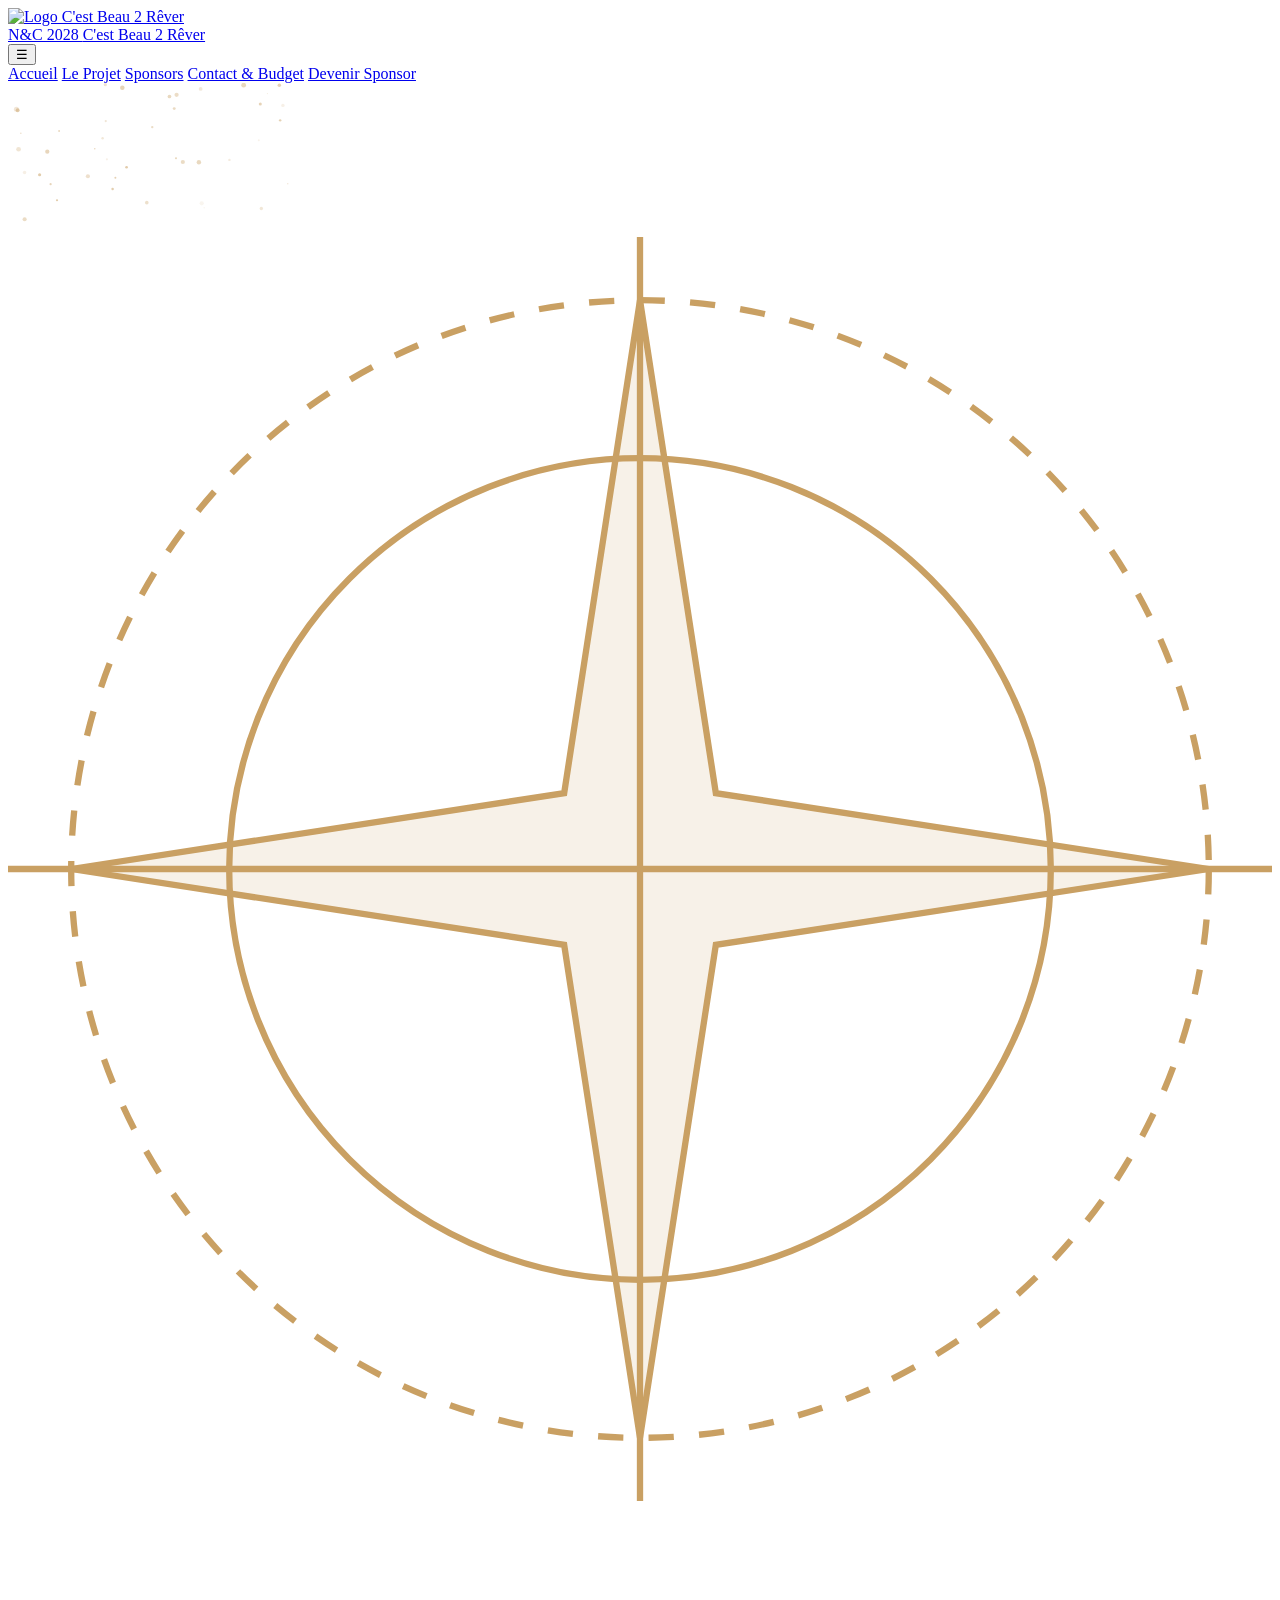
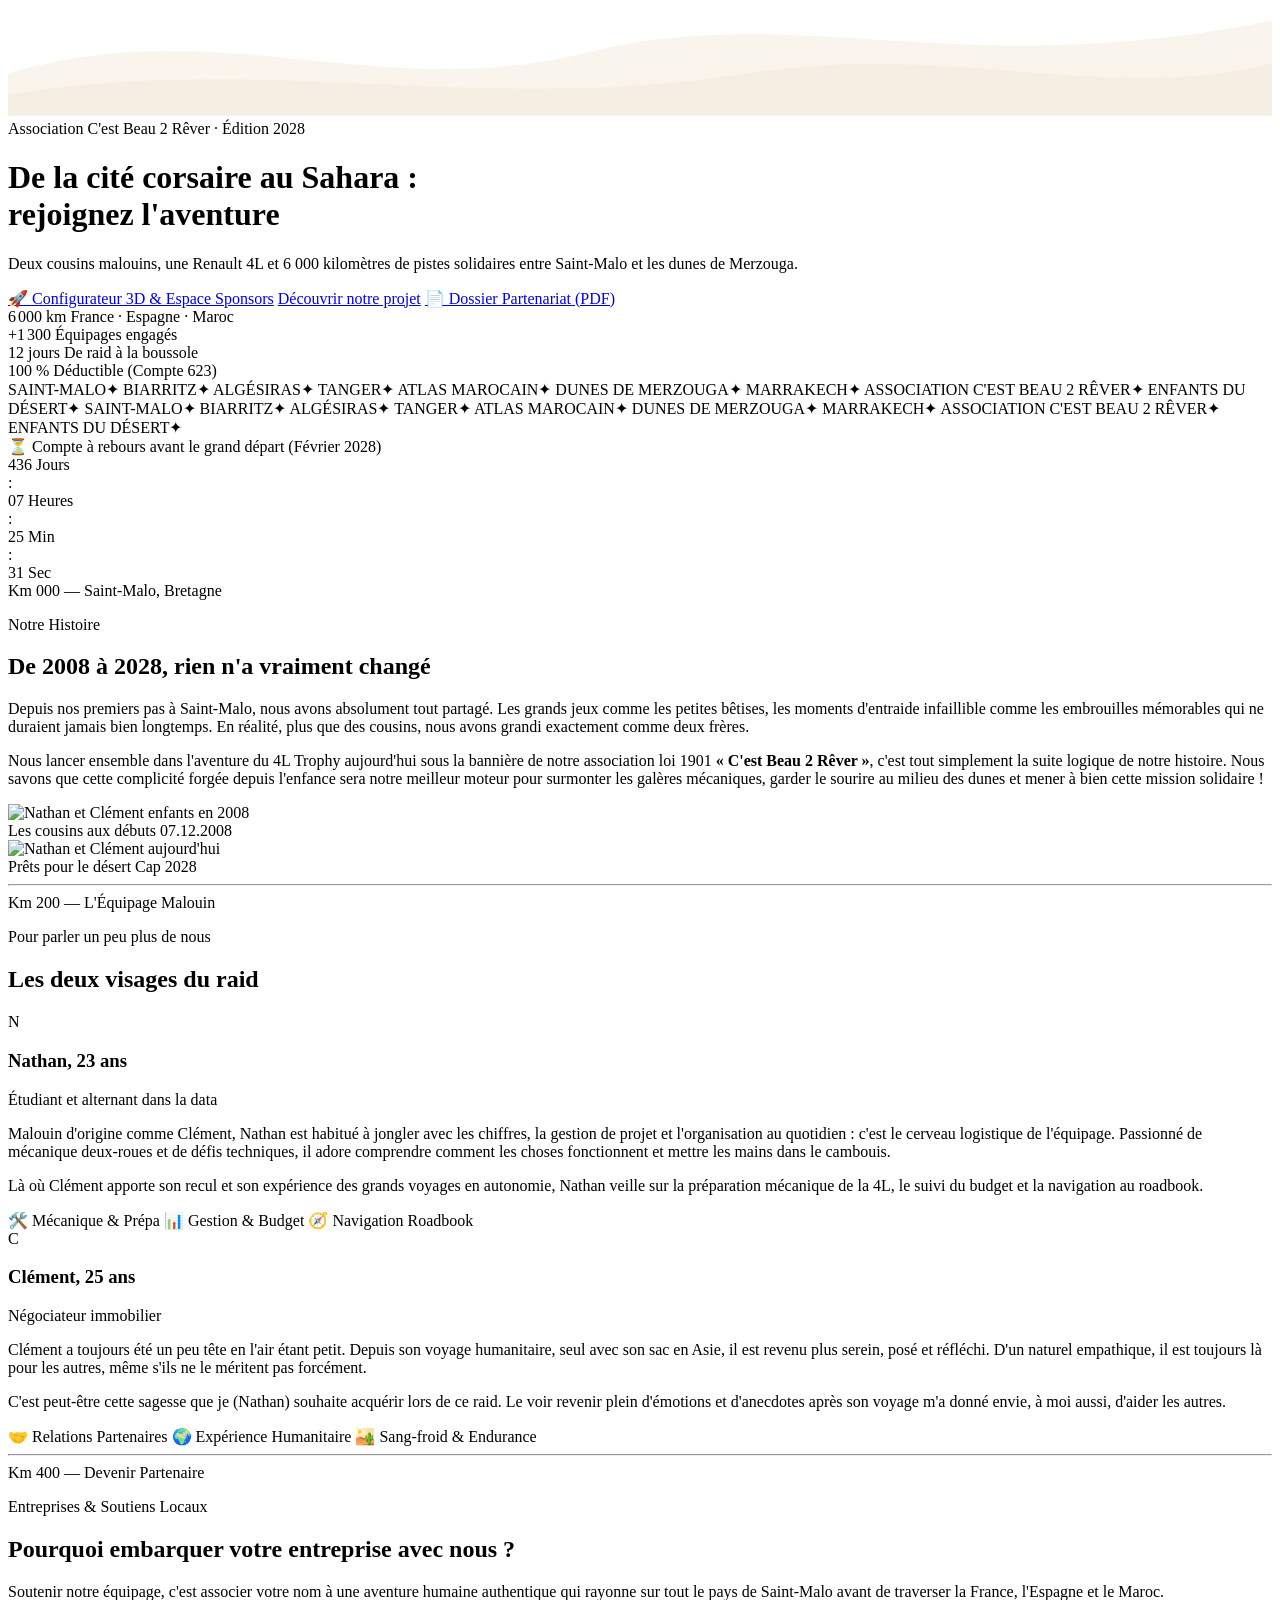
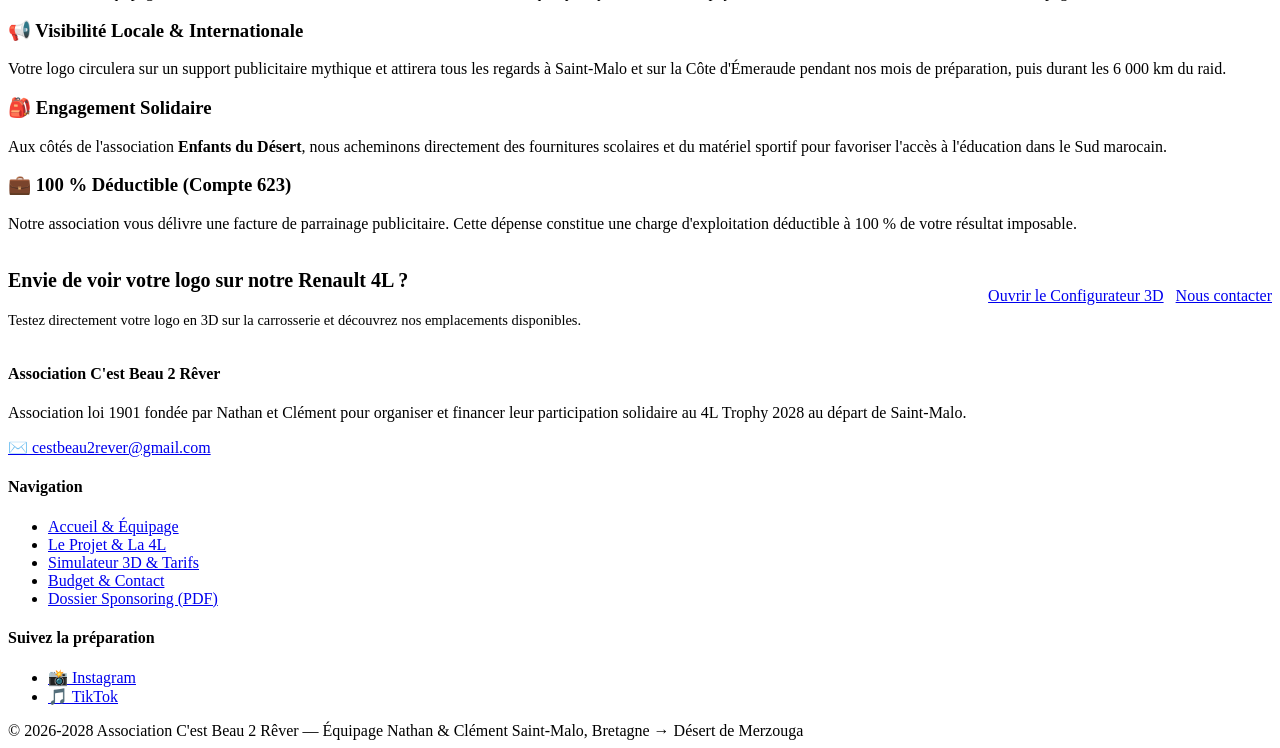
==== index.html @ 91e72fd0 "Update index.html" ====
<!DOCTYPE html>
<html lang="fr">
<head>
  <meta charset="UTF-8">
  <meta name="viewport" content="width=device-width, initial-scale=1.0">
  <title>Accueil — N&C 4L Trophy 2028 | Association C'est Beau 2 Rêver</title>
  <meta name="description" content="Découvrez l'équipage malouin Nathan et Clément (Association C'est Beau 2 Rêver) en route pour le 4L Trophy 2028. Aventure, solidarité et sponsoring à Saint-Malo.">
  
  <!-- Balises Open Graph pour les réseaux sociaux et SMS -->
  <meta property="og:title" content="N&C 4L Trophy 2028 — Devenez Partenaire !">
  <meta property="og:description" content="Découvrez le projet de Nathan et Clément, deux cousins de Saint-Malo en route pour le 4L Trophy 2028. Embarquez avec nous dans le désert !">
  <meta property="og:image" content="https://natbat7.github.io/nc-4ltrophy-2028/logo_cb2r.png">
  <meta property="og:url" content="https://natbat7.github.io/nc-4ltrophy-2028/">
  
  <link rel="icon" type="image/png" href="logo_cb2r.png">
  <link rel="preconnect" href="https://fonts.googleapis.com">
  <link rel="preconnect" href="https://fonts.gstatic.com" crossorigin>
  <link href="https://fonts.googleapis.com/css2?family=Oswald:wght@400;500;600;700&family=Literata:ital,wght@0,400;0,500;0,600;1,400&family=IBM+Plex+Mono:wght@400;500;600&display=swap" rel="stylesheet">
  <link rel="stylesheet" href="style.css">
</head>
<body>

<!-- Barre de progression de lecture globale -->
<div id="scroll-progress-bar"></div>

<!-- NAVIGATION -->
<nav class="navbar" id="main-nav">
  <a href="index.html" class="nav-brand">
    <img src="logo_cb2r.png" alt="Logo C'est Beau 2 Rêver">
    <div>
      N&amp;C 2028
      <span class="nav-brand-sub">C'est Beau 2 Rêver</span>
    </div>
  </a>
  <button class="nav-toggle" id="nav-toggle" aria-label="Ouvrir le menu">☰</button>
  <div class="nav-links" id="nav-links">
    <a href="index.html" class="active">Accueil</a>
    <a href="projet.html">Le Projet</a>
    <a href="sponsors.html">Sponsors</a>
    <a href="contact.html">Contact &amp; Budget</a>
    <a href="sponsors.html#tarifs-sponsors" class="nav-cta">Devenir Sponsor</a>
  </div>
</nav>

<!-- HERO AVEC PARTICULES DE SABLE ET ROSE DES VENTS -->
<header class="hero">
  <canvas id="sand-canvas" aria-hidden="true"></canvas>

  <!-- Rose des vents SVG animée en filigrane -->
  <svg class="hero-compass" viewBox="0 0 200 200" fill="none" stroke="#c9a063" stroke-width="1" aria-hidden="true">
    <circle cx="100" cy="100" r="90" stroke-dasharray="4 4"/>
    <circle cx="100" cy="100" r="65"/>
    <polygon points="100,10 112,88 190,100 112,112 100,190 88,112 10,100 88,88" fill="rgba(201,160,99,0.15)"/>
    <line x1="100" y1="0" x2="100" y2="200"/>
    <line x1="0" y1="100" x2="200" y2="100"/>
  </svg>

  <div class="hero-dunes" aria-hidden="true">
    <svg viewBox="0 0 1200 200" preserveAspectRatio="none">
      <path d="M0,160 C200,100 350,190 550,140 C750,90 900,170 1200,110 L1200,200 L0,200 Z" fill="rgba(201,160,99,0.12)"/>
      <path d="M0,180 C250,140 450,200 700,160 C900,130 1050,190 1200,150 L1200,200 L0,200 Z" fill="rgba(201,160,99,0.07)"/>
    </svg>
  </div>

  <div class="hero-content">
    <span class="stamp">Association C'est Beau 2 Rêver · Édition 2028</span>
    <h1>De la cité corsaire au Sahara :<br>rejoignez <span class="accent">l'aventure</span></h1>
    <p class="hero-sub">Deux cousins malouins, une Renault 4L et 6 000 kilomètres de pistes solidaires entre Saint-Malo et les dunes de Merzouga.</p>
    
    <div class="cta-row">
      <a href="sponsors.html" class="btn primary">🚀 Configurateur 3D &amp; Espace Sponsors</a>
      <a href="projet.html" class="btn ghost">Découvrir notre projet</a>
      <a href="dossier_sponsoring.pdf" target="_blank" class="btn gold">📄 Dossier Partenariat (PDF)</a>
    </div>

    <div class="hero-meta">
      <div>
        <span class="num"><span class="counter" data-target="6000">0</span> km</span>
        <span class="lbl">France · Espagne · Maroc</span>
      </div>
      <div>
        <span class="num">+<span class="counter" data-target="1300">0</span></span>
        <span class="lbl">Équipages engagés</span>
      </div>
      <div>
        <span class="num"><span class="counter" data-target="12">0</span> jours</span>
        <span class="lbl">De raid à la boussole</span>
      </div>
      <div>
        <span class="num"><span class="counter" data-target="100">0</span> %</span>
        <span class="lbl">Déductible (Compte 623)</span>
      </div>
    </div>
  </div>
</header>

<!-- BANDEAU DÉFILANT RALLYE -->
<div class="rally-ticker" aria-hidden="true">
  <div class="ticker-track">
    <span>SAINT-MALO</span><span class="sep">✦</span>
    <span>BIARRITZ</span><span class="sep">✦</span>
    <span>ALGÉSIRAS</span><span class="sep">✦</span>
    <span>TANGER</span><span class="sep">✦</span>
    <span>ATLAS MAROCAIN</span><span class="sep">✦</span>
    <span>DUNES DE MERZOUGA</span><span class="sep">✦</span>
    <span>MARRAKECH</span><span class="sep">✦</span>
    <span>ASSOCIATION C'EST BEAU 2 RÊVER</span><span class="sep">✦</span>
    <span>ENFANTS DU DÉSERT</span><span class="sep">✦</span>
    <!-- Duplication pour défilement infini fluide -->
    <span>SAINT-MALO</span><span class="sep">✦</span>
    <span>BIARRITZ</span><span class="sep">✦</span>
    <span>ALGÉSIRAS</span><span class="sep">✦</span>
    <span>TANGER</span><span class="sep">✦</span>
    <span>ATLAS MAROCAIN</span><span class="sep">✦</span>
    <span>DUNES DE MERZOUGA</span><span class="sep">✦</span>
    <span>MARRAKECH</span><span class="sep">✦</span>
    <span>ASSOCIATION C'EST BEAU 2 RÊVER</span><span class="sep">✦</span>
    <span>ENFANTS DU DÉSERT</span><span class="sep">✦</span>
  </div>
</div>

<!-- COMPTE À REBOURS -->
<div class="countdown-wrap reveal">
  <div class="countdown-box">
    <div class="countdown-title">⏳ Compte à rebours avant le grand départ (Février 2028)</div>
    <div class="countdown-grid">
      <div class="countdown-item">
        <span class="val" id="jours">000</span>
        <span class="unit">Jours</span>
      </div>
      <span class="countdown-sep">:</span>
      <div class="countdown-item">
        <span class="val" id="heures">00</span>
        <span class="unit">Heures</span>
      </div>
      <span class="countdown-sep">:</span>
      <div class="countdown-item">
        <span class="val" id="minutes">00</span>
        <span class="unit">Min</span>
      </div>
      <span class="countdown-sep">:</span>
      <div class="countdown-item">
        <span class="val" id="secondes">00</span>
        <span class="unit">Sec</span>
      </div>
    </div>
  </div>
</div>

<!-- CORPS DE LA PAGE AVEC TRACÉ DE ROUTE ANIMÉ -->
<div class="route-wrap" id="route-container">
  <div class="route-spine-fill" id="route-spine-fill"></div>

  <!-- 1. NOTRE HISTOIRE -->
  <section id="histoire" class="reveal">
    <div class="km"><span class="km-dot"></span><span class="km-label">Km 000 — Saint-Malo, Bretagne</span></div>
    <div class="section-inner full">
      <p class="eyebrow">Notre Histoire</p>
      <h2 class="title">De 2008 à 2028, rien n'a vraiment changé</h2>
      <p>Depuis nos premiers pas à Saint-Malo, nous avons absolument tout partagé. Les grands jeux comme les petites bêtises, les moments d'entraide infaillible comme les embrouilles mémorables qui ne duraient jamais bien longtemps. En réalité, plus que des cousins, nous avons grandi exactement comme deux frères.</p>
      <p>Nous lancer ensemble dans l'aventure du 4L Trophy aujourd'hui sous la bannière de notre association loi 1901 <strong>« C'est Beau 2 Rêver »</strong>, c'est tout simplement la suite logique de notre histoire. Nous savons que cette complicité forgée depuis l'enfance sera notre meilleur moteur pour surmonter les galères mécaniques, garder le sourire au milieu des dunes et mener à bien cette mission solidaire !</p>
      
      <div class="frame-row">
        <div class="frame">
          <img src="photo-enfants.jpg" alt="Nathan et Clément enfants en 2008">
          <div class="frame-badge">
            <span>Les cousins aux débuts</span>
            <span class="date">07.12.2008</span>
          </div>
        </div>
        <div class="frame">
          <img src="photo-aujourdhui.jpg" alt="Nathan et Clément aujourd'hui">
          <div class="frame-badge">
            <span>Prêts pour le désert</span>
            <span class="date">Cap 2028</span>
          </div>
        </div>
      </div>
    </div>
  </section>

  <hr class="divider">

  <!-- 2. L'ÉQUIPAGE -->
  <section id="bios" class="reveal">
    <div class="km"><span class="km-dot"></span><span class="km-label">Km 200 — L'Équipage Malouin</span></div>
    <div class="section-inner full">
      <p class="eyebrow">Pour parler un peu plus de nous</p>
      <h2 class="title">Les deux visages du raid</h2>
      <div class="crew">
        
        <!-- Carte Nathan -->
        <div class="crew-card spotlight-card">
          <div class="crew-header">
            <div class="badge">N</div>
            <div>
              <h3>Nathan, 23 ans</h3>
              <div class="role">Étudiant et alternant dans la data</div>
            </div>
          </div>
          <p>Malouin d'origine comme Clément, Nathan est habitué à jongler avec les chiffres, la gestion de projet et l'organisation au quotidien : c'est le cerveau logistique de l'équipage. Passionné de mécanique deux-roues et de défis techniques, il adore comprendre comment les choses fonctionnent et mettre les mains dans le cambouis.</p>
          <p>Là où Clément apporte son recul et son expérience des grands voyages en autonomie, Nathan veille sur la préparation mécanique de la 4L, le suivi du budget et la navigation au roadbook.</p>
          <div class="skill-tags">
            <span class="skill-tag">🛠️ Mécanique &amp; Prépa</span>
            <span class="skill-tag">📊 Gestion &amp; Budget</span>
            <span class="skill-tag">🧭 Navigation Roadbook</span>
          </div>
        </div>

        <!-- Carte Clément -->
        <div class="crew-card spotlight-card">
          <div class="crew-header">
            <div class="badge">C</div>
            <div>
              <h3>Clément, 25 ans</h3>
              <div class="role">Négociateur immobilier</div>
            </div>
          </div>
          <p>Clément a toujours été un peu tête en l'air étant petit. Depuis son voyage humanitaire, seul avec son sac en Asie, il est revenu plus serein, posé et réfléchi. D'un naturel empathique, il est toujours là pour les autres, même s'ils ne le méritent pas forcément.</p>
          <p>C'est peut-être cette sagesse que je (Nathan) souhaite acquérir lors de ce raid. Le voir revenir plein d'émotions et d'anecdotes après son voyage m'a donné envie, à moi aussi, d'aider les autres.</p>
          <div class="skill-tags">
            <span class="skill-tag">🤝 Relations Partenaires</span>
            <span class="skill-tag">🌍 Expérience Humanitaire</span>
            <span class="skill-tag">🏜️ Sang-froid &amp; Endurance</span>
          </div>
        </div>

      </div>
    </div>
  </section>

  <hr class="divider">

  <!-- 3. POURQUOI EMBARQUER AVEC NOUS -->
  <section id="pourquoi" class="reveal">
    <div class="km"><span class="km-dot"></span><span class="km-label">Km 400 — Devenir Partenaire</span></div>
    <div class="section-inner full">
      <p class="eyebrow">Entreprises &amp; Soutiens Locaux</p>
      <h2 class="title">Pourquoi embarquer votre entreprise avec nous ?</h2>
      <p>Soutenir notre équipage, c'est associer votre nom à une aventure humaine authentique qui rayonne sur tout le pays de Saint-Malo avant de traverser la France, l'Espagne et le Maroc.</p>

      <div class="cards-grid">
        <div class="info-card spotlight-card">
          <h3>📢 Visibilité Locale &amp; Internationale</h3>
          <p>Votre logo circulera sur un support publicitaire mythique et attirera tous les regards à Saint-Malo et sur la Côte d'Émeraude pendant nos mois de préparation, puis durant les 6 000 km du raid.</p>
        </div>

        <div class="info-card spotlight-card">
          <h3>🎒 Engagement Solidaire</h3>
          <p>Aux côtés de l'association <strong>Enfants du Désert</strong>, nous acheminons directement des fournitures scolaires et du matériel sportif pour favoriser l'accès à l'éducation dans le Sud marocain.</p>
        </div>

        <div class="info-card spotlight-card">
          <h3>💼 100 % Déductible (Compte 623)</h3>
          <p>Notre association vous délivre une facture de parrainage publicitaire. Cette dépense constitue une charge d'exploitation déductible à 100 % de votre résultat imposable.</p>
        </div>
      </div>

      <div class="callout-box gold" style="display: flex; flex-wrap: wrap; justify-content: space-between; align-items: center; gap: 20px;">
        <div>
          <h3 style="font-size: 20px; color: var(--paper);">Envie de voir votre logo sur notre Renault 4L ?</h3>
          <p style="font-size: 14.5px; color: var(--muted); margin-top: 4px;">Testez directement votre logo en 3D sur la carrosserie et découvrez nos emplacements disponibles.</p>
        </div>
        <div style="display: flex; gap: 12px; flex-wrap: wrap;">
          <a href="sponsors.html" class="btn primary">Ouvrir le Configurateur 3D</a>
          <a href="contact.html" class="btn ghost">Nous contacter</a>
        </div>
      </div>
    </div>
  </section>

</div>

<!-- FOOTER -->
<footer class="site-footer">
  <div class="footer-grid">
    <div class="footer-col">
      <h4>Association C'est Beau 2 Rêver</h4>
      <p>Association loi 1901 fondée par Nathan et Clément pour organiser et financer leur participation solidaire au 4L Trophy 2028 au départ de Saint-Malo.</p>
      <p style="margin-top: 12px;"><a href="mailto:cestbeau2rever@gmail.com">✉️ cestbeau2rever@gmail.com</a></p>
    </div>
    <div class="footer-col">
      <h4>Navigation</h4>
      <ul class="footer-links">
        <li><a href="index.html">Accueil &amp; Équipage</a></li>
        <li><a href="projet.html">Le Projet &amp; La 4L</a></li>
        <li><a href="sponsors.html">Simulateur 3D &amp; Tarifs</a></li>
        <li><a href="contact.html">Budget &amp; Contact</a></li>
        <li><a href="dossier_sponsoring.pdf" target="_blank">Dossier Sponsoring (PDF)</a></li>
      </ul>
    </div>
    <div class="footer-col">
      <h4>Suivez la préparation</h4>
      <ul class="footer-links">
        <li><a href="https://www.instagram.com/" target="_blank" rel="noopener">📸 Instagram</a></li>
        <li><a href="https://www.tiktok.com/" target="_blank" rel="noopener">🎵 TikTok</a></li>
      </ul>
    </div>
  </div>
  <div class="footer-bottom">
    <span>© 2026-2028 Association C'est Beau 2 Rêver — Équipage Nathan &amp; Clément</span>
    <span>Saint-Malo, Bretagne → Désert de Merzouga</span>
  </div>
</footer>

<!-- SCRIPTS D'ANIMATIONS & INTERACTIONS -->
<script>
  // 1. Menu Mobile
  const navToggle = document.getElementById('nav-toggle');
  const navLinks = document.getElementById('nav-links');
  if (navToggle) {
    navToggle.addEventListener('click', () => {
      navLinks.classList.toggle('open');
      navToggle.textContent = navLinks.classList.contains('open') ? '✕' : '☰';
    });
  }

  // 2. Compte à rebours jusqu'au 15 Février 2028 à 12h00
  const dateDepart = new Date("Feb 15, 2028 12:00:00").getTime();
  function updateCountdown() {
    const maintenant = new Date().getTime();
    const diff = dateDepart - maintenant;
    if (diff > 0) {
      const j = Math.floor(diff / (1000 * 60 * 60 * 24));
      const h = Math.floor((diff % (1000 * 60 * 60 * 24)) / (1000 * 60 * 60));
      const m = Math.floor((diff % (1000 * 60 * 60)) / (1000 * 60));
      const s = Math.floor((diff % (1000 * 60)) / 1000);
      document.getElementById("jours").textContent = String(j).padStart(2, '0');
      document.getElementById("heures").textContent = String(h).padStart(2, '0');
      document.getElementById("minutes").textContent = String(m).padStart(2, '0');
      document.getElementById("secondes").textContent = String(s).padStart(2, '0');
    }
  }
  updateCountdown();
  setInterval(updateCountdown, 1000);

  // 3. Compteurs animés dans le Hero
  const counters = document.querySelectorAll('.counter');
  const animateCounter = (el) => {
    const target = +el.getAttribute('data-target');
    const duration = 1800;
    const startTime = performance.now();
    const step = (now) => {
      const progress = Math.min((now - startTime) / duration, 1);
      const ease = 1 - Math.pow(1 - progress, 4);
      const current = Math.floor(ease * target);
      el.textContent = current.toLocaleString('fr-FR');
      if (progress < 1) requestAnimationFrame(step);
    };
    requestAnimationFrame(step);
  };
  counters.forEach(animateCounter);

  // 4. Apparition au scroll (IntersectionObserver) & Illumination des bornes KM
  const revealObserver = new IntersectionObserver((entries) => {
    entries.forEach(entry => {
      if (entry.isIntersecting) {
        entry.target.classList.add('visible');
        const km = entry.target.querySelector('.km');
        if (km) km.classList.add('reached');
      }
    });
  }, { threshold: 0.15 });

  document.querySelectorAll('.reveal').forEach(el => revealObserver.observe(el));

  // 5. Progression de la ligne de route & Barre supérieure au scroll
  const scrollBar = document.getElementById('scroll-progress-bar');
  const spineFill = document.getElementById('route-spine-fill');
  const routeContainer = document.getElementById('route-container');
  const mainNav = document.getElementById('main-nav');

  window.addEventListener('scroll', () => {
    const scrollTop = window.scrollY;
    const docHeight = document.documentElement.scrollHeight - window.innerHeight;
    const globalPct = docHeight > 0 ? (scrollTop / docHeight) * 100 : 0;
    if (scrollBar) scrollBar.style.width = globalPct + '%';

    if (scrollTop > 40) {
      mainNav.classList.add('scrolled');
    } else {
      mainNav.classList.remove('scrolled');
    }

    if (routeContainer && spineFill) {
      const rect = routeContainer.getBoundingClientRect();
      const triggerPoint = window.innerHeight * 0.6;
      const scrolledInRoute = triggerPoint - rect.top;
      const routePct = Math.max(0, Math.min(100, (scrolledInRoute / rect.height) * 100));
      spineFill.style.setProperty('--spine-height', routePct + '%');
    }
  }, { passive: true });

  // 6. Effet Halo Spotlight sur les cartes au survol de la souris
  document.querySelectorAll('.spotlight-card').forEach(card => {
    card.addEventListener('mousemove', e => {
      const rect = card.getBoundingClientRect();
      card.style.setProperty('--mouse-x', `${e.clientX - rect.left}px`);
      card.style.setProperty('--mouse-y', `${e.clientY - rect.top}px`);
    });
  });

  // 7. Particules de sable doré dans le Hero (Canvas léger)
  const canvas = document.getElementById('sand-canvas');
  if (canvas) {
    const ctx = canvas.getContext('2d');
    let width, height, particles;

    function initParticles() {
      width = canvas.width = canvas.offsetWidth;
      height = canvas.height = canvas.offsetHeight;
      particles = Array.from({ length: 42 }, () => ({
        x: Math.random() * width,
        y: Math.random() * height,
        r: Math.random() * 2 + 0.6,
        vx: Math.random() * 0.6 + 0.15,
        vy: -Math.random() * 0.35 - 0.05,
        alpha: Math.random() * 0.45 + 0.1
      }));
    }

    function drawParticles() {
      ctx.clearRect(0, 0, width, height);
      for (const p of particles) {
        ctx.beginPath();
        ctx.arc(p.x, p.y, p.r, 0, Math.PI * 2);
        ctx.fillStyle = `rgba(201, 160, 99, ${p.alpha})`;
        ctx.fill();
        p.x += p.vx;
        p.y += p.vy;
        if (p.x > width) p.x = 0;
        if (p.y < 0) p.y = height;
      }
      requestAnimationFrame(drawParticles);
    }

    initParticles();
    drawParticles();
    window.addEventListener('resize', initParticles);
  }
</script>
</body>
</html>
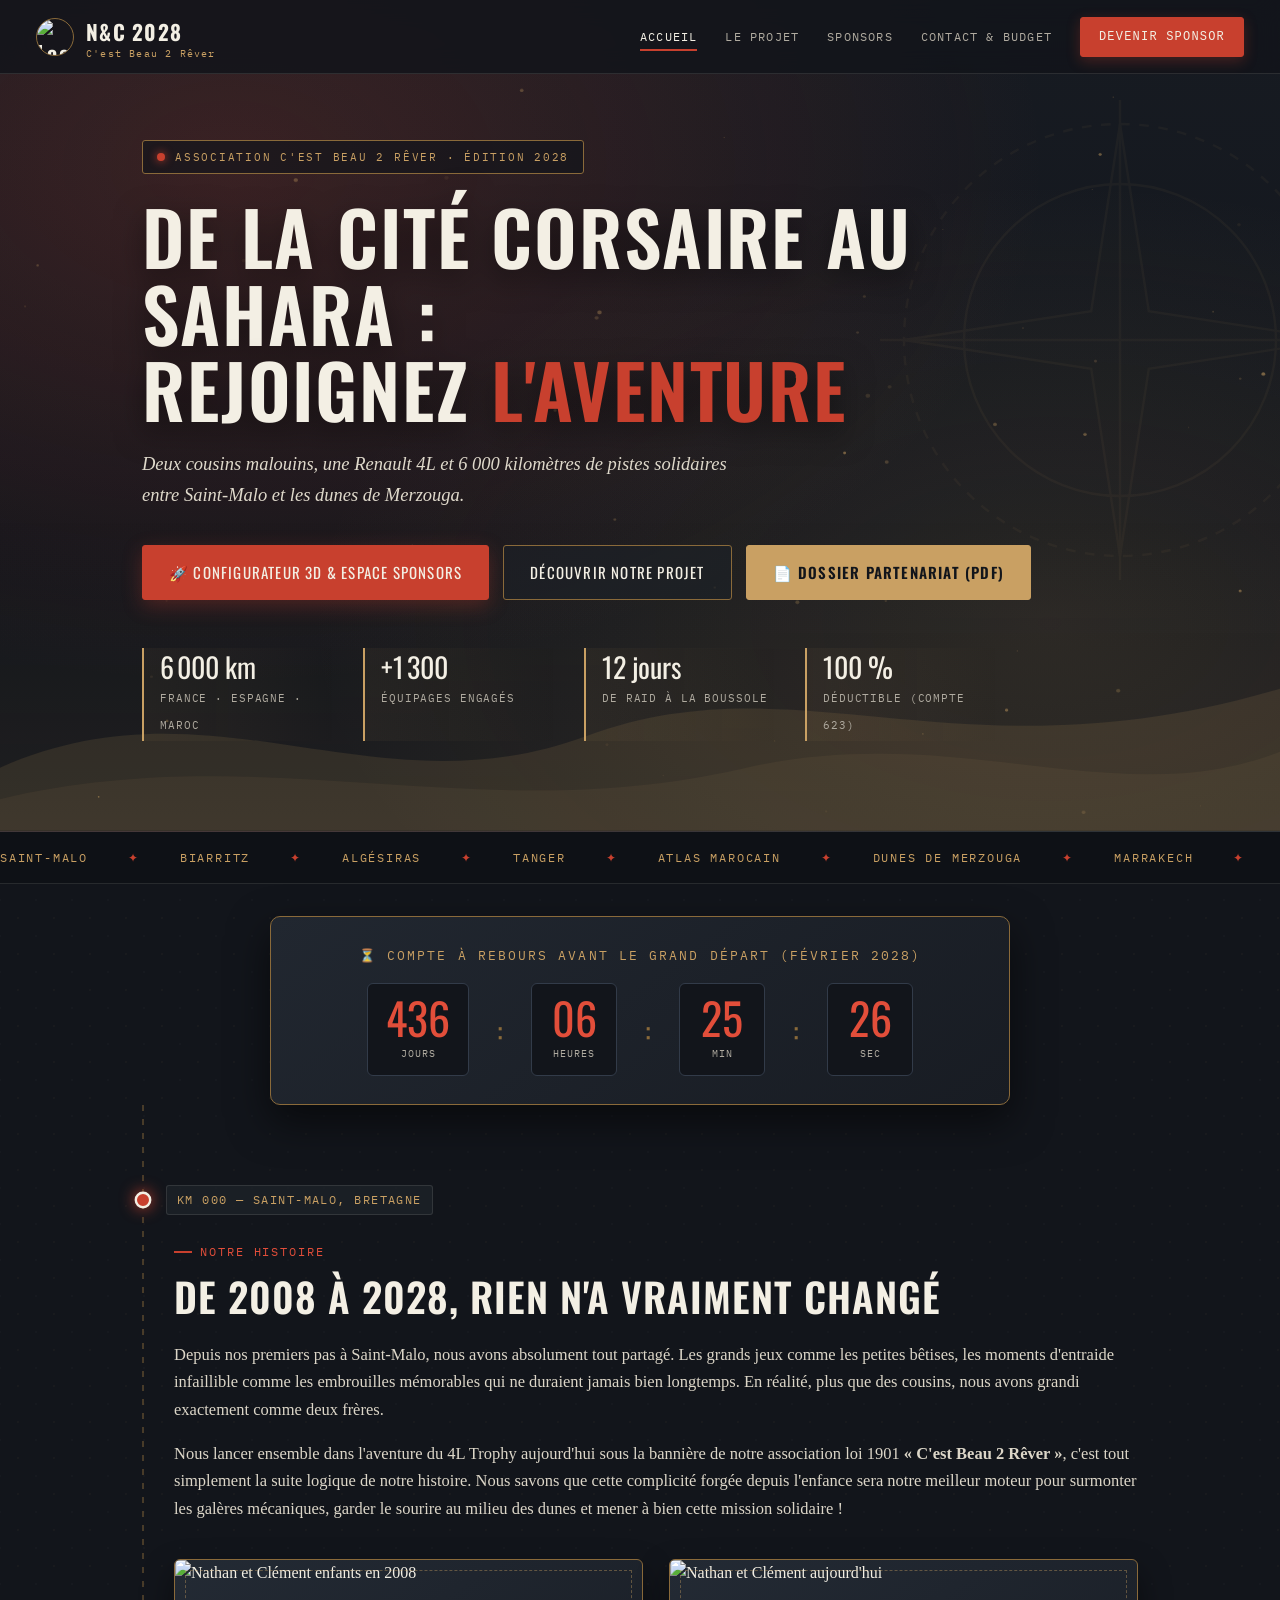
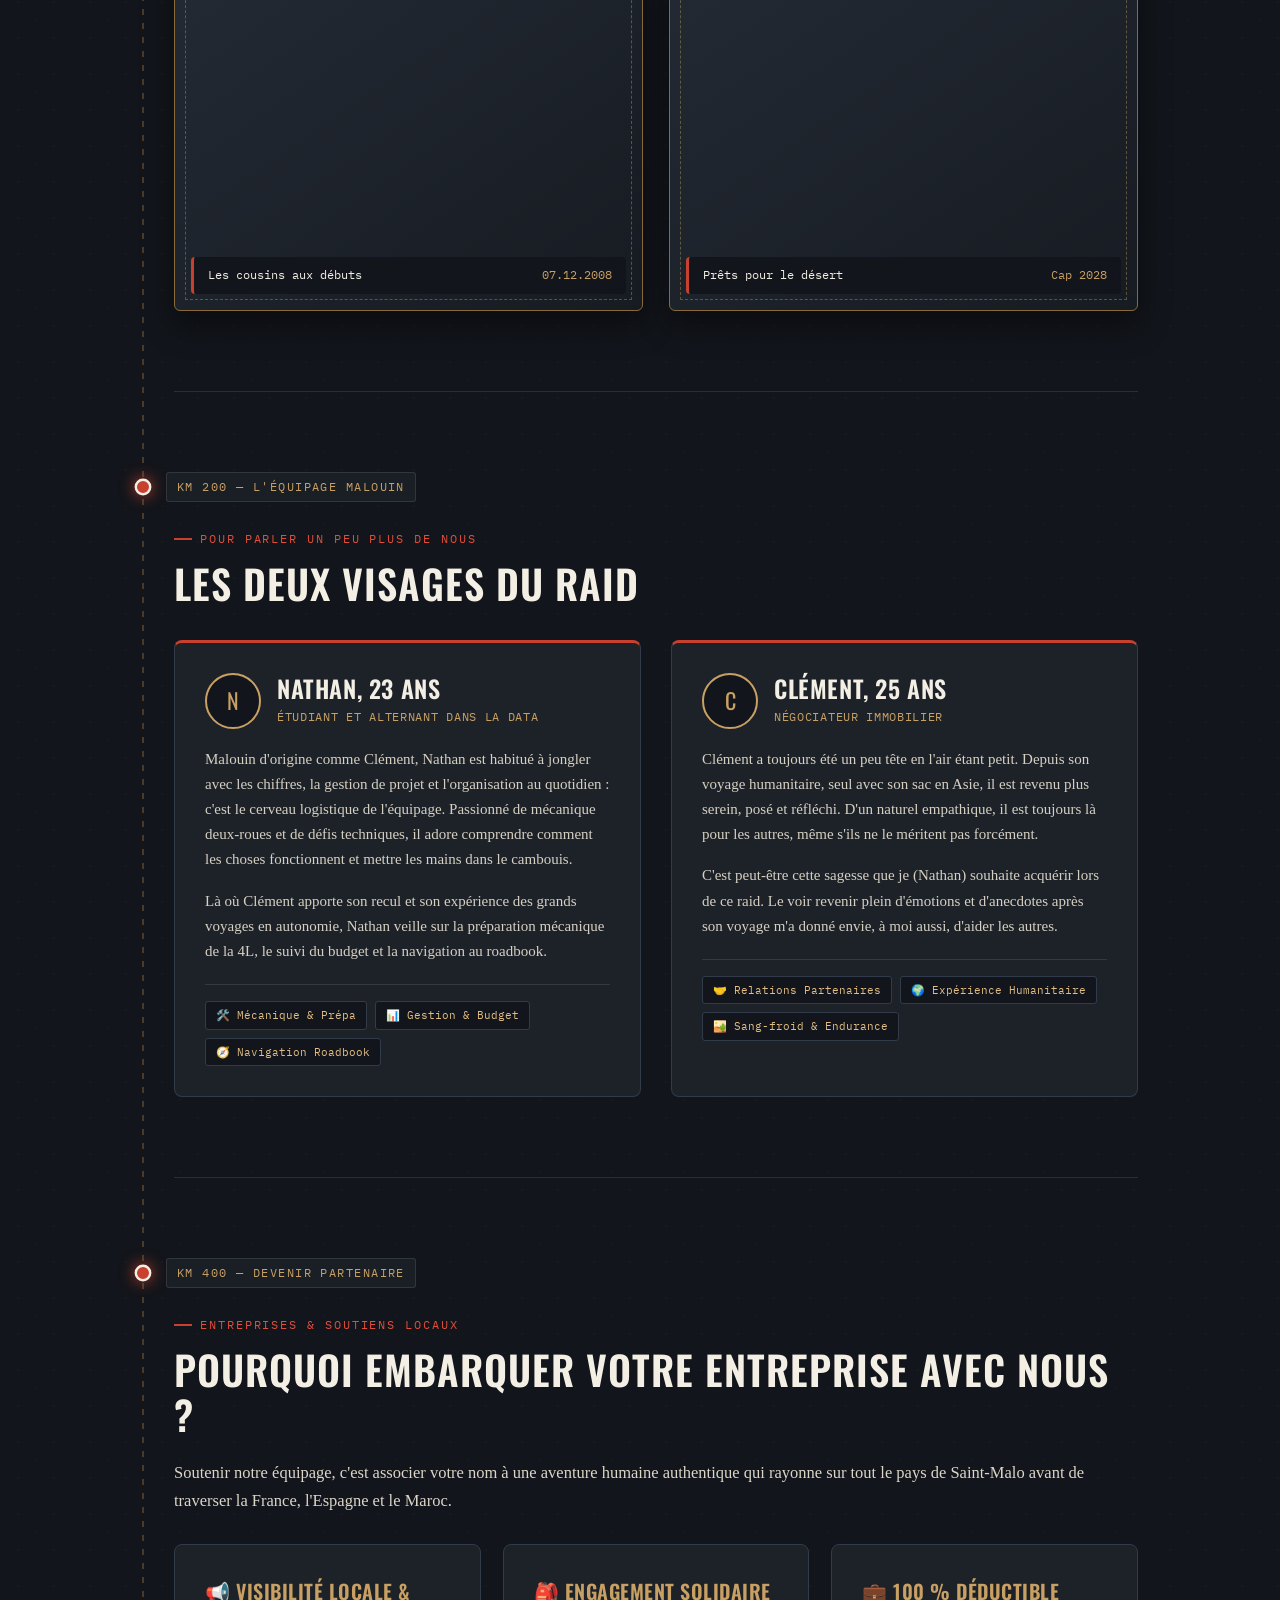
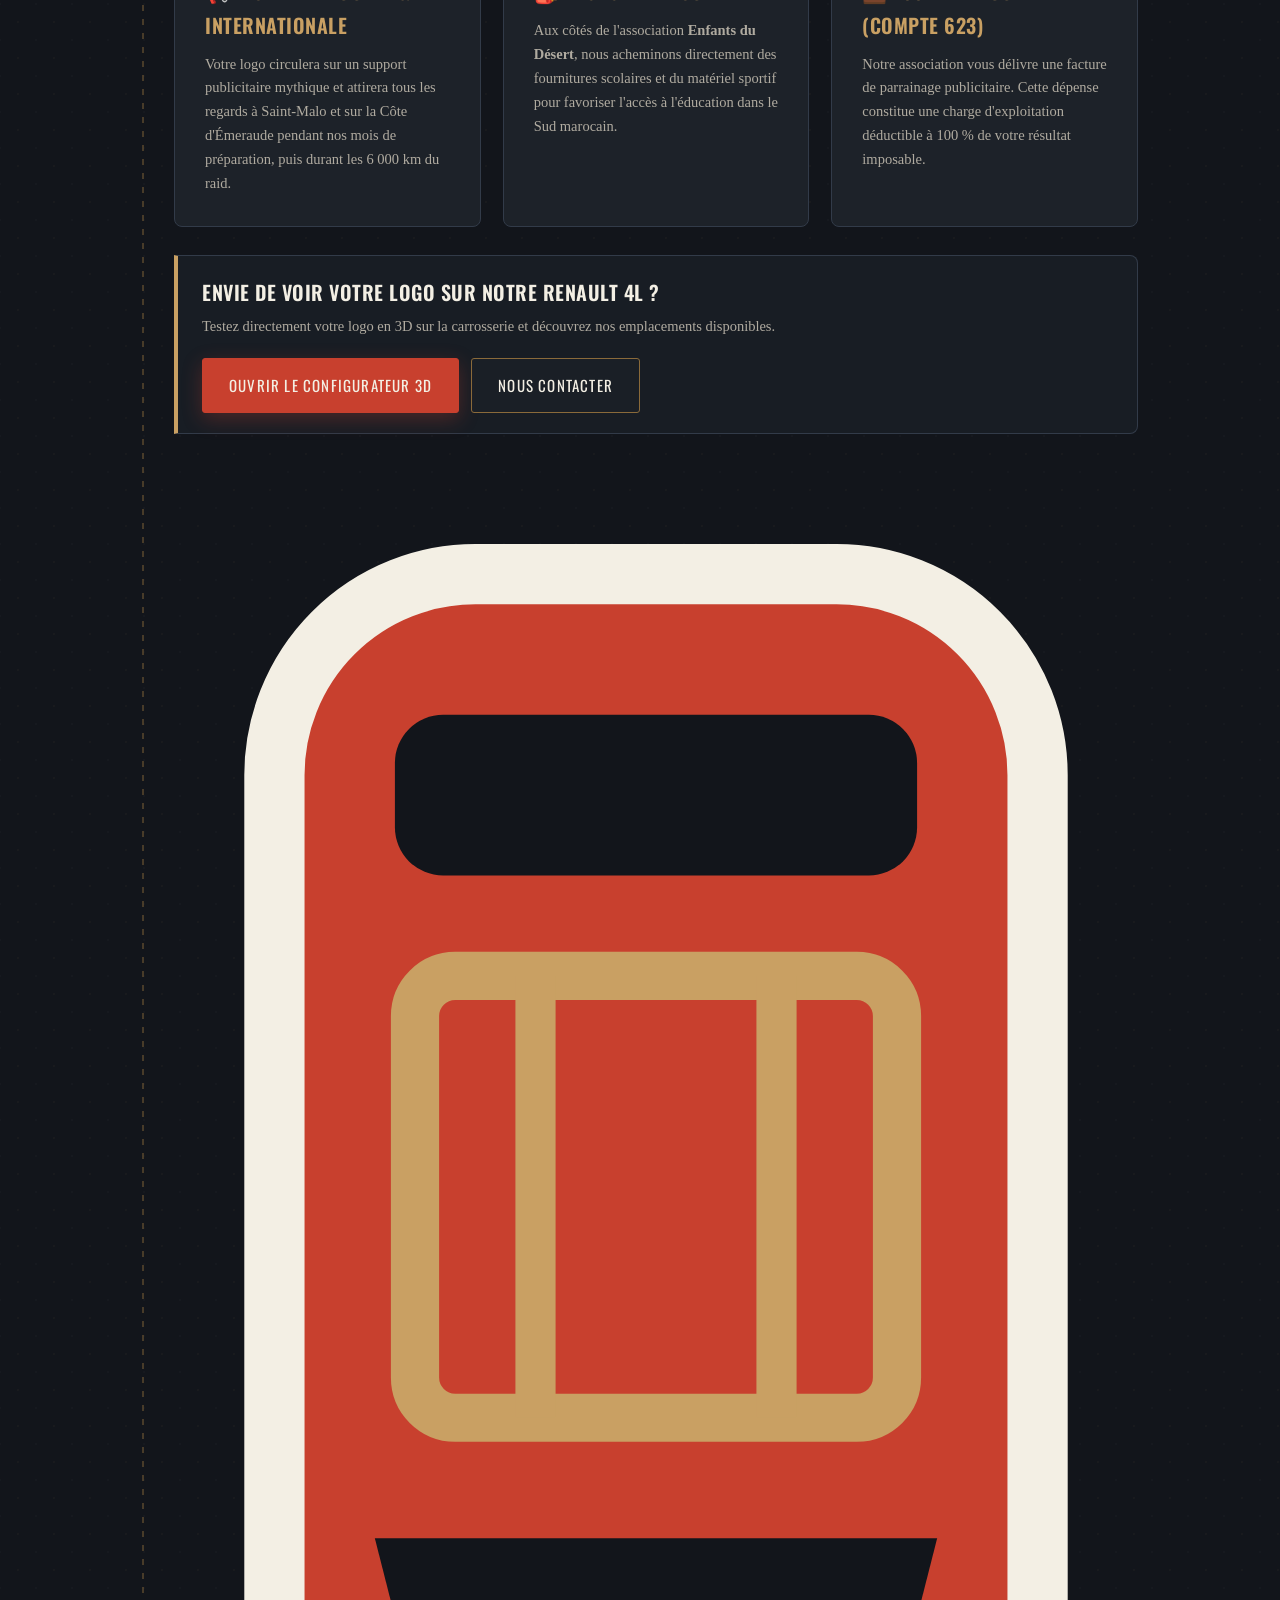
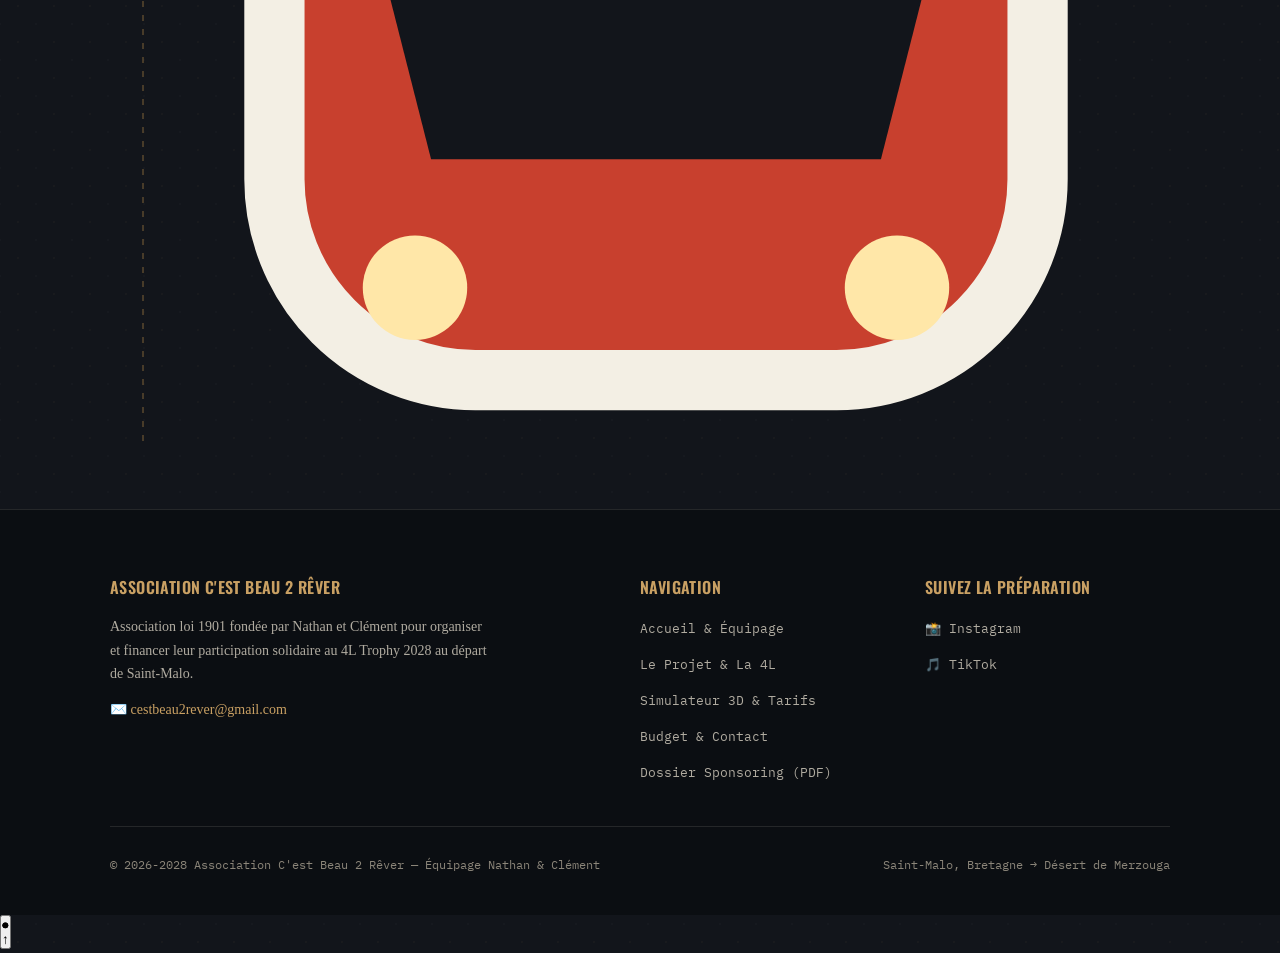
==== commit 109e64dd: "Update index.html" ====
--- a/index.html
+++ b/index.html
@@ -3,6 +3,8 @@
 <head>
   <meta charset="UTF-8">
   <meta name="viewport" content="width=device-width, initial-scale=1.0">
+  <meta name="theme-color" content="#12151b">
+  <script>document.documentElement.classList.add('js');</script>
   <title>Accueil — N&C 4L Trophy 2028 | Association C'est Beau 2 Rêver</title>
   <meta name="description" content="Découvrez l'équipage malouin Nathan et Clément (Association C'est Beau 2 Rêver) en route pour le 4L Trophy 2028. Aventure, solidarité et sponsoring à Saint-Malo.">
   
@@ -10,6 +12,7 @@
   <meta property="og:title" content="N&C 4L Trophy 2028 — Devenez Partenaire !">
   <meta property="og:description" content="Découvrez le projet de Nathan et Clément, deux cousins de Saint-Malo en route pour le 4L Trophy 2028. Embarquez avec nous dans le désert !">
   <meta property="og:image" content="https://natbat7.github.io/nc-4ltrophy-2028/logo_cb2r.png">
+  <meta property="og:type" content="website">
   <meta property="og:url" content="https://natbat7.github.io/nc-4ltrophy-2028/">
   
   <link rel="icon" type="image/png" href="logo_cb2r.png">
@@ -32,7 +35,7 @@
       <span class="nav-brand-sub">C'est Beau 2 Rêver</span>
     </div>
   </a>
-  <button class="nav-toggle" id="nav-toggle" aria-label="Ouvrir le menu">☰</button>
+  <button class="nav-toggle" id="nav-toggle" type="button" aria-label="Ouvrir le menu" aria-expanded="false" aria-controls="nav-links"><span></span><span></span><span></span></button>
   <div class="nav-links" id="nav-links">
     <a href="index.html" class="active">Accueil</a>
     <a href="projet.html">Le Projet</a>
@@ -70,24 +73,24 @@
     <div class="cta-row">
       <a href="sponsors.html" class="btn primary">🚀 Configurateur 3D &amp; Espace Sponsors</a>
       <a href="projet.html" class="btn ghost">Découvrir notre projet</a>
-      <a href="dossier_sponsoring.pdf" target="_blank" class="btn gold">📄 Dossier Partenariat (PDF)</a>
+      <a href="dossier_sponsoring.pdf" target="_blank" rel="noopener" class="btn gold">📄 Dossier Partenariat (PDF)</a>
     </div>
 
     <div class="hero-meta">
       <div>
-        <span class="num"><span class="counter" data-target="6000">0</span> km</span>
+        <span class="num"><span class="counter" data-target="6000">6 000</span> km</span>
         <span class="lbl">France · Espagne · Maroc</span>
       </div>
       <div>
-        <span class="num">+<span class="counter" data-target="1300">0</span></span>
+        <span class="num">+<span class="counter" data-target="1300">1 300</span></span>
         <span class="lbl">Équipages engagés</span>
       </div>
       <div>
-        <span class="num"><span class="counter" data-target="12">0</span> jours</span>
+        <span class="num"><span class="counter" data-target="12">12</span> jours</span>
         <span class="lbl">De raid à la boussole</span>
       </div>
       <div>
-        <span class="num"><span class="counter" data-target="100">0</span> %</span>
+        <span class="num"><span class="counter" data-target="100">100</span> %</span>
         <span class="lbl">Déductible (Compte 623)</span>
       </div>
     </div>
@@ -162,14 +165,14 @@
       
       <div class="frame-row">
         <div class="frame">
-          <img src="photo-enfants.jpg" alt="Nathan et Clément enfants en 2008">
+          <img src="photo-enfants.jpg" loading="lazy" decoding="async" alt="Nathan et Clément enfants en 2008">
           <div class="frame-badge">
             <span>Les cousins aux débuts</span>
             <span class="date">07.12.2008</span>
           </div>
         </div>
         <div class="frame">
-          <img src="photo-aujourdhui.jpg" alt="Nathan et Clément aujourd'hui">
+          <img src="photo-aujourdhui.jpg" loading="lazy" decoding="async" alt="Nathan et Clément aujourd'hui">
           <div class="frame-badge">
             <span>Prêts pour le désert</span>
             <span class="date">Cap 2028</span>
@@ -286,7 +289,7 @@
         <li><a href="projet.html">Le Projet &amp; La 4L</a></li>
         <li><a href="sponsors.html">Simulateur 3D &amp; Tarifs</a></li>
         <li><a href="contact.html">Budget &amp; Contact</a></li>
-        <li><a href="dossier_sponsoring.pdf" target="_blank">Dossier Sponsoring (PDF)</a></li>
+        <li><a href="dossier_sponsoring.pdf" target="_blank" rel="noopener">Dossier Sponsoring (PDF)</a></li>
       </ul>
     </div>
     <div class="footer-col">
@@ -303,141 +306,52 @@
   </div>
 </footer>
 
-<!-- SCRIPTS D'ANIMATIONS & INTERACTIONS -->
+<!-- MOTEUR COMMUN (menu, animations, route, particules...) -->
+<script src="main.js"></script>
+
+<!-- SCRIPT PROPRE À CETTE PAGE -->
 <script>
-  // 1. Menu Mobile
-  const navToggle = document.getElementById('nav-toggle');
-  const navLinks = document.getElementById('nav-links');
-  if (navToggle) {
-    navToggle.addEventListener('click', () => {
-      navLinks.classList.toggle('open');
-      navToggle.textContent = navLinks.classList.contains('open') ? '✕' : '☰';
-    });
-  }
-
-  // 2. Compte à rebours jusqu'au 15 Février 2028 à 12h00
-  const dateDepart = new Date("Feb 15, 2028 12:00:00").getTime();
-  function updateCountdown() {
-    const maintenant = new Date().getTime();
-    const diff = dateDepart - maintenant;
-    if (diff > 0) {
-      const j = Math.floor(diff / (1000 * 60 * 60 * 24));
-      const h = Math.floor((diff % (1000 * 60 * 60 * 24)) / (1000 * 60 * 60));
-      const m = Math.floor((diff % (1000 * 60 * 60)) / (1000 * 60));
-      const s = Math.floor((diff % (1000 * 60)) / 1000);
-      document.getElementById("jours").textContent = String(j).padStart(2, '0');
-      document.getElementById("heures").textContent = String(h).padStart(2, '0');
-      document.getElementById("minutes").textContent = String(m).padStart(2, '0');
-      document.getElementById("secondes").textContent = String(s).padStart(2, '0');
+  // =========================================================================
+  // COMPTE À REBOURS jusqu'au départ : 15 février 2028 à 12h00 (heure de Paris)
+  // =========================================================================
+  (function () {
+    const DATE_DEPART = new Date('2028-02-15T12:00:00+01:00').getTime();
+    const box = document.querySelector('.countdown-box');
+    const title = document.querySelector('.countdown-title');
+    const digits = { jours: 3, heures: 2, minutes: 2, secondes: 2 };
+    let timer;
+
+    function set(id, value) {
+      const el = document.getElementById(id);
+      if (!el) return;
+      const txt = String(value).padStart(digits[id], '0');
+      if (el.textContent === txt) return;
+      el.textContent = txt;
+      if (!CB2R.reduceMotion) {
+        el.classList.remove('flip');
+        void el.offsetWidth;
+        el.classList.add('flip');
+      }
     }
-  }
-  updateCountdown();
-  setInterval(updateCountdown, 1000);
-
-  // 3. Compteurs animés dans le Hero
-  const counters = document.querySelectorAll('.counter');
-  const animateCounter = (el) => {
-    const target = +el.getAttribute('data-target');
-    const duration = 1800;
-    const startTime = performance.now();
-    const step = (now) => {
-      const progress = Math.min((now - startTime) / duration, 1);
-      const ease = 1 - Math.pow(1 - progress, 4);
-      const current = Math.floor(ease * target);
-      el.textContent = current.toLocaleString('fr-FR');
-      if (progress < 1) requestAnimationFrame(step);
-    };
-    requestAnimationFrame(step);
-  };
-  counters.forEach(animateCounter);
-
-  // 4. Apparition au scroll (IntersectionObserver) & Illumination des bornes KM
-  const revealObserver = new IntersectionObserver((entries) => {
-    entries.forEach(entry => {
-      if (entry.isIntersecting) {
-        entry.target.classList.add('visible');
-        const km = entry.target.querySelector('.km');
-        if (km) km.classList.add('reached');
+
+    function tick() {
+      const diff = DATE_DEPART - Date.now();
+      if (diff <= 0) {
+        ['jours', 'heures', 'minutes', 'secondes'].forEach((id) => set(id, 0));
+        if (box) box.classList.add('done');
+        if (title) title.textContent = "🏁 C'est parti ! Suivez le raid en direct sur nos réseaux";
+        clearInterval(timer);
+        return;
       }
-    });
-  }, { threshold: 0.15 });
-
-  document.querySelectorAll('.reveal').forEach(el => revealObserver.observe(el));
-
-  // 5. Progression de la ligne de route & Barre supérieure au scroll
-  const scrollBar = document.getElementById('scroll-progress-bar');
-  const spineFill = document.getElementById('route-spine-fill');
-  const routeContainer = document.getElementById('route-container');
-  const mainNav = document.getElementById('main-nav');
-
-  window.addEventListener('scroll', () => {
-    const scrollTop = window.scrollY;
-    const docHeight = document.documentElement.scrollHeight - window.innerHeight;
-    const globalPct = docHeight > 0 ? (scrollTop / docHeight) * 100 : 0;
-    if (scrollBar) scrollBar.style.width = globalPct + '%';
-
-    if (scrollTop > 40) {
-      mainNav.classList.add('scrolled');
-    } else {
-      mainNav.classList.remove('scrolled');
+      set('jours', Math.floor(diff / 86400000));
+      set('heures', Math.floor((diff % 86400000) / 3600000));
+      set('minutes', Math.floor((diff % 3600000) / 60000));
+      set('secondes', Math.floor((diff % 60000) / 1000));
     }
 
-    if (routeContainer && spineFill) {
-      const rect = routeContainer.getBoundingClientRect();
-      const triggerPoint = window.innerHeight * 0.6;
-      const scrolledInRoute = triggerPoint - rect.top;
-      const routePct = Math.max(0, Math.min(100, (scrolledInRoute / rect.height) * 100));
-      spineFill.style.setProperty('--spine-height', routePct + '%');
-    }
-  }, { passive: true });
-
-  // 6. Effet Halo Spotlight sur les cartes au survol de la souris
-  document.querySelectorAll('.spotlight-card').forEach(card => {
-    card.addEventListener('mousemove', e => {
-      const rect = card.getBoundingClientRect();
-      card.style.setProperty('--mouse-x', `${e.clientX - rect.left}px`);
-      card.style.setProperty('--mouse-y', `${e.clientY - rect.top}px`);
-    });
-  });
-
-  // 7. Particules de sable doré dans le Hero (Canvas léger)
-  const canvas = document.getElementById('sand-canvas');
-  if (canvas) {
-    const ctx = canvas.getContext('2d');
-    let width, height, particles;
-
-    function initParticles() {
-      width = canvas.width = canvas.offsetWidth;
-      height = canvas.height = canvas.offsetHeight;
-      particles = Array.from({ length: 42 }, () => ({
-        x: Math.random() * width,
-        y: Math.random() * height,
-        r: Math.random() * 2 + 0.6,
-        vx: Math.random() * 0.6 + 0.15,
-        vy: -Math.random() * 0.35 - 0.05,
-        alpha: Math.random() * 0.45 + 0.1
-      }));
-    }
-
-    function drawParticles() {
-      ctx.clearRect(0, 0, width, height);
-      for (const p of particles) {
-        ctx.beginPath();
-        ctx.arc(p.x, p.y, p.r, 0, Math.PI * 2);
-        ctx.fillStyle = `rgba(201, 160, 99, ${p.alpha})`;
-        ctx.fill();
-        p.x += p.vx;
-        p.y += p.vy;
-        if (p.x > width) p.x = 0;
-        if (p.y < 0) p.y = height;
-      }
-      requestAnimationFrame(drawParticles);
-    }
-
-    initParticles();
-    drawParticles();
-    window.addEventListener('resize', initParticles);
-  }
+    tick();
+    timer = setInterval(tick, 1000);
+  })();
 </script>
 </body>
 </html>
--- a/style.css
+++ b/style.css
@@ -0,0 +1,1138 @@
+/* ==========================================================================
+   N&C 4L TROPHY 2028 — DESIGN SYSTEM & ANIMATION ENGINE
+   Association C'est Beau 2 Rêver · Saint-Malo -> Sahara
+   ========================================================================== */
+
+:root {
+  --ink: #12151b;
+  --ink-2: #171b22;
+  --card: #1d2229;
+  --card-hover: #232a34;
+  --paper: #f3efe4;
+  --sand: #c9a063;
+  --sand-light: #e2be84;
+  --sand-deep: #8a6a3a;
+  --rally-red: #c8402e;
+  --rally-red-bright: #e24e3a;
+  --slate: #8b8579;
+  --muted: #b0aba0;
+  --border-dark: #323b49;
+  --line: rgba(243, 239, 228, 0.11);
+  --glow-sand: rgba(201, 160, 99, 0.18);
+  --glow-red: rgba(200, 64, 46, 0.25);
+  --ease-out: cubic-bezier(0.22, 1, 0.36, 1);
+}
+
+* {
+  box-sizing: border-box;
+  margin: 0;
+  padding: 0;
+}
+
+html {
+  scroll-behavior: smooth;
+  background-color: var(--ink);
+}
+
+body {
+  background-color: var(--ink);
+  /* Texture subtile de carnet topographique en fond */
+  background-image: 
+    radial-gradient(rgba(201, 160, 99, 0.04) 1px, transparent 1px),
+    radial-gradient(rgba(255, 255, 255, 0.015) 1px, transparent 1px);
+  background-size: 36px 36px;
+  background-position: 0 0, 18px 18px;
+  color: var(--paper);
+  font-family: 'Literata', Georgia, serif;
+  line-height: 1.68;
+  overflow-x: hidden;
+  -webkit-font-smoothing: antialiased;
+}
+
+::selection {
+  background: var(--rally-red);
+  color: var(--paper);
+}
+
+/* Barre de progression de lecture tout en haut de l'écran */
+#scroll-progress-bar {
+  position: fixed;
+  top: 0;
+  left: 0;
+  height: 3px;
+  width: 0%;
+  background: linear-gradient(90deg, var(--sand), var(--rally-red));
+  z-index: 2000;
+  box-shadow: 0 0 10px var(--rally-red);
+  transition: width 0.08s linear;
+}
+
+/* ---------- TYPOGRAPHIE GLOBALE ---------- */
+h1, h2, h3, h4, .display {
+  font-family: 'Oswald', sans-serif;
+  text-transform: uppercase;
+  letter-spacing: 0.025em;
+  font-weight: 600;
+  color: var(--paper);
+}
+
+.mono {
+  font-family: 'IBM Plex Mono', monospace;
+}
+
+a {
+  color: var(--sand);
+  text-decoration: none;
+  transition: color 0.25s var(--ease-out), transform 0.25s var(--ease-out);
+}
+a:hover {
+  color: var(--paper);
+}
+
+img {
+  max-width: 100%;
+  display: block;
+}
+
+.eyebrow {
+  display: inline-flex;
+  align-items: center;
+  gap: 8px;
+  font-family: 'IBM Plex Mono', monospace;
+  font-size: 12px;
+  letter-spacing: 0.16em;
+  text-transform: uppercase;
+  color: var(--rally-red-bright);
+  margin-bottom: 12px;
+}
+.eyebrow::before {
+  content: "";
+  display: inline-block;
+  width: 18px;
+  height: 2px;
+  background: var(--rally-red);
+}
+
+h2.title {
+  font-size: clamp(28px, 3.8vw, 40px);
+  line-height: 1.12;
+  margin-bottom: 22px;
+}
+
+p {
+  color: #dcd6c8;
+  font-size: 16.5px;
+}
+p + p {
+  margin-top: 16px;
+}
+
+hr.divider {
+  border: none;
+  border-top: 1px solid var(--line);
+  margin: 0;
+}
+
+/* ---------- NAVIGATION STICKY & MENU MOBILE ---------- */
+.navbar {
+  position: fixed;
+  top: 0;
+  left: 0;
+  right: 0;
+  padding: 14px 36px;
+  display: flex;
+  justify-content: space-between;
+  align-items: center;
+  z-index: 1500;
+  background: rgba(18, 21, 27, 0.85);
+  backdrop-filter: blur(12px);
+  -webkit-backdrop-filter: blur(12px);
+  border-bottom: 1px solid var(--line);
+  transition: padding 0.3s var(--ease-out), background 0.3s var(--ease-out);
+}
+
+.navbar.scrolled {
+  padding: 10px 36px;
+  background: rgba(14, 17, 22, 0.95);
+  box-shadow: 0 8px 25px rgba(0, 0, 0, 0.45);
+}
+
+.nav-brand {
+  display: flex;
+  align-items: center;
+  gap: 12px;
+  font-family: 'Oswald', sans-serif;
+  font-size: 21px;
+  font-weight: 700;
+  color: var(--paper);
+  letter-spacing: 0.06em;
+}
+.nav-brand img {
+  height: 38px;
+  width: 38px;
+  object-fit: contain;
+  border-radius: 50%;
+  border: 1px solid var(--sand-deep);
+  transition: transform 0.35s var(--ease-out);
+}
+.nav-brand:hover img {
+  transform: rotate(-8deg) scale(1.08);
+}
+.nav-brand-sub {
+  font-family: 'IBM Plex Mono', monospace;
+  font-size: 10px;
+  color: var(--sand);
+  display: block;
+  letter-spacing: 0.12em;
+  font-weight: 400;
+  line-height: 1;
+}
+
+.nav-links {
+  display: flex;
+  align-items: center;
+  gap: 28px;
+}
+
+.nav-links a {
+  font-family: 'IBM Plex Mono', monospace;
+  font-size: 12px;
+  text-transform: uppercase;
+  letter-spacing: 0.1em;
+  color: var(--muted);
+  position: relative;
+  padding: 4px 0;
+}
+
+.nav-links a:not(.nav-cta)::after {
+  content: "";
+  position: absolute;
+  bottom: 0;
+  left: 0;
+  width: 0%;
+  height: 2px;
+  background: var(--rally-red);
+  transition: width 0.25s var(--ease-out);
+}
+
+.nav-links a:hover,
+.nav-links a.active {
+  color: var(--paper);
+}
+.nav-links a:not(.nav-cta):hover::after,
+.nav-links a.active:not(.nav-cta)::after {
+  width: 100%;
+}
+
+.nav-cta {
+  background: var(--rally-red);
+  color: var(--paper) !important;
+  padding: 9px 18px !important;
+  border-radius: 3px;
+  font-weight: 500;
+  border: 1px solid var(--rally-red);
+  box-shadow: 0 4px 14px rgba(200, 64, 46, 0.3);
+}
+.nav-cta:hover {
+  background: var(--rally-red-bright);
+  transform: translateY(-1px);
+  box-shadow: 0 6px 18px rgba(200, 64, 46, 0.45);
+}
+
+/* Bouton burger sur mobile */
+.nav-toggle {
+  display: none;
+  background: transparent;
+  border: 1px solid var(--sand-deep);
+  color: var(--paper);
+  width: 42px;
+  height: 42px;
+  border-radius: 4px;
+  cursor: pointer;
+  align-items: center;
+  justify-content: center;
+  font-size: 20px;
+}
+
+@media (max-width: 820px) {
+  .navbar {
+    padding: 12px 20px;
+  }
+  .nav-toggle {
+    display: inline-flex;
+  }
+  .nav-links {
+    position: fixed;
+    top: 64px;
+    left: 0;
+    right: 0;
+    background: rgba(18, 21, 27, 0.98);
+    border-bottom: 1px solid var(--sand-deep);
+    flex-direction: column;
+    padding: 24px 20px;
+    gap: 18px;
+    transform: translateY(-120%);
+    opacity: 0;
+    pointer-events: none;
+    transition: transform 0.35s var(--ease-out), opacity 0.3s ease;
+  }
+  .nav-links.open {
+    transform: translateY(0);
+    opacity: 1;
+    pointer-events: auto;
+  }
+}
+
+/* ---------- BOUTONS & ACTIONS ---------- */
+.cta-row {
+  margin-top: 34px;
+  display: flex;
+  gap: 14px;
+  flex-wrap: wrap;
+  align-items: center;
+}
+
+.btn {
+  display: inline-flex;
+  align-items: center;
+  justify-content: center;
+  gap: 10px;
+  font-family: 'Oswald', sans-serif;
+  text-transform: uppercase;
+  letter-spacing: 0.08em;
+  font-size: 15px;
+  padding: 14px 26px;
+  text-decoration: none;
+  border: 1px solid var(--rally-red);
+  border-radius: 3px;
+  cursor: pointer;
+  transition: all 0.25s var(--ease-out);
+  position: relative;
+  overflow: hidden;
+}
+
+.btn.primary {
+  background: var(--rally-red);
+  color: var(--paper);
+  box-shadow: 0 6px 20px rgba(200, 64, 46, 0.3);
+}
+.btn.primary:hover {
+  background: var(--rally-red-bright);
+  border-color: var(--rally-red-bright);
+  transform: translateY(-2px);
+  box-shadow: 0 10px 25px rgba(200, 64, 46, 0.45);
+}
+
+.btn.gold {
+  background: var(--sand);
+  color: var(--ink);
+  border-color: var(--sand);
+  font-weight: 600;
+}
+.btn.gold:hover {
+  background: var(--sand-light);
+  border-color: var(--sand-light);
+  transform: translateY(-2px);
+  box-shadow: 0 8px 22px rgba(201, 160, 99, 0.3);
+}
+
+.btn.ghost {
+  background: rgba(29, 34, 41, 0.55);
+  color: var(--paper);
+  border-color: var(--sand-deep);
+}
+.btn.ghost:hover {
+  background: var(--sand-deep);
+  color: var(--paper);
+  transform: translateY(-2px);
+}
+
+/* ---------- HERO SECTION ---------- */
+.hero {
+  position: relative;
+  min-height: 92vh;
+  display: flex;
+  flex-direction: column;
+  justify-content: center;
+  padding: 140px 0 90px;
+  background: 
+    radial-gradient(ellipse at 18% 20%, rgba(200, 64, 46, 0.20), transparent 55%),
+    radial-gradient(ellipse at 82% 75%, rgba(201, 160, 99, 0.12), transparent 50%),
+    linear-gradient(180deg, #171b22 0%, #12151b 78%);
+  overflow: hidden;
+  border-bottom: 1px solid var(--line);
+}
+
+.hero.small {
+  min-height: 46vh;
+  padding: 140px 0 60px;
+}
+
+#sand-canvas {
+  position: absolute;
+  inset: 0;
+  width: 100%;
+  height: 100%;
+  pointer-events: none;
+  z-index: 1;
+}
+
+/* Rose des vents décorative en fond */
+.hero-compass {
+  position: absolute;
+  right: -80px;
+  top: 12%;
+  width: 480px;
+  height: 480px;
+  opacity: 0.05;
+  pointer-events: none;
+  z-index: 1;
+  animation: slowSpin 90s linear infinite;
+}
+
+@keyframes slowSpin {
+  from { transform: rotate(0deg); }
+  to { transform: rotate(360deg); }
+}
+
+.hero-dunes {
+  position: absolute;
+  left: 0;
+  right: 0;
+  bottom: 0;
+  height: 38%;
+  background: linear-gradient(180deg, transparent, rgba(201, 160, 99, 0.08));
+  pointer-events: none;
+  z-index: 1;
+}
+.hero-dunes svg {
+  width: 100%;
+  height: 100%;
+  display: block;
+}
+
+.hero-content {
+  position: relative;
+  z-index: 3;
+  max-width: 1060px;
+  width: 100%;
+  margin: 0 auto;
+  padding: 0 32px;
+}
+
+.stamp {
+  display: inline-flex;
+  align-items: center;
+  gap: 10px;
+  border: 1px solid var(--sand-deep);
+  background: rgba(18, 21, 27, 0.65);
+  color: var(--sand);
+  font-family: 'IBM Plex Mono', monospace;
+  font-size: 11px;
+  letter-spacing: 0.16em;
+  text-transform: uppercase;
+  padding: 7px 14px;
+  border-radius: 3px;
+  margin-bottom: 24px;
+}
+.stamp::before {
+  content: "";
+  width: 8px;
+  height: 8px;
+  border-radius: 50%;
+  background: var(--rally-red);
+  box-shadow: 0 0 8px var(--rally-red);
+  animation: pulseDot 2s infinite;
+}
+
+@keyframes pulseDot {
+  0%, 100% { transform: scale(1); opacity: 1; }
+  50% { transform: scale(1.35); opacity: 0.65; }
+}
+
+.hero h1 {
+  font-size: clamp(38px, 6.2vw, 74px);
+  line-height: 1.03;
+  max-width: 900px;
+  text-shadow: 0 10px 30px rgba(0, 0, 0, 0.5);
+}
+.hero h1 .accent {
+  color: var(--rally-red);
+  position: relative;
+  display: inline-block;
+}
+
+.hero-sub {
+  margin-top: 22px;
+  max-width: 600px;
+  font-size: 18.5px;
+  color: #dfd9cb;
+  font-style: italic;
+}
+
+.hero-meta {
+  margin-top: 48px;
+  display: grid;
+  grid-template-columns: repeat(auto-fit, minmax(170px, 1fr));
+  gap: 24px;
+  max-width: 860px;
+  font-family: 'IBM Plex Mono', monospace;
+}
+.hero-meta div {
+  border-left: 2px solid var(--sand);
+  padding: 4px 0 4px 16px;
+  background: linear-gradient(90deg, rgba(201, 160, 99, 0.06), transparent);
+}
+.hero-meta .num {
+  font-family: 'Oswald', sans-serif;
+  font-size: 28px;
+  color: var(--paper);
+  display: block;
+  line-height: 1.1;
+}
+.hero-meta .lbl {
+  font-size: 11px;
+  letter-spacing: 0.08em;
+  color: var(--muted);
+  text-transform: uppercase;
+}
+
+/* ---------- BANDEAU TICKER RALLYE (MARQUEE) ---------- */
+.rally-ticker {
+  background: #0e1116;
+  border-bottom: 1px solid var(--line);
+  padding: 12px 0;
+  overflow: hidden;
+  white-space: nowrap;
+  position: relative;
+  z-index: 4;
+}
+.ticker-track {
+  display: inline-flex;
+  gap: 40px;
+  animation: tickerScroll 32s linear infinite;
+  font-family: 'IBM Plex Mono', monospace;
+  font-size: 12px;
+  text-transform: uppercase;
+  letter-spacing: 0.15em;
+  color: var(--sand);
+}
+.ticker-track span.sep {
+  color: var(--rally-red);
+}
+@keyframes tickerScroll {
+  from { transform: translateX(0); }
+  to { transform: translateX(-50%); }
+}
+
+/* ---------- COMPTE À REBOURS ---------- */
+.countdown-wrap {
+  padding: 0 20px;
+  margin-top: 32px;
+}
+.countdown-box {
+  background: linear-gradient(145deg, #212730, #181c23);
+  border: 1px solid var(--sand-deep);
+  padding: 28px 32px;
+  border-radius: 10px;
+  text-align: center;
+  margin: 0 auto;
+  max-width: 740px;
+  box-shadow: 0 16px 40px rgba(0, 0, 0, 0.55);
+  position: relative;
+}
+.countdown-title {
+  font-family: 'IBM Plex Mono', monospace;
+  font-size: 13px;
+  color: var(--sand);
+  letter-spacing: 0.16em;
+  text-transform: uppercase;
+  margin-bottom: 16px;
+}
+.countdown-grid {
+  display: flex;
+  justify-content: center;
+  align-items: center;
+  gap: clamp(12px, 3vw, 28px);
+}
+.countdown-item {
+  background: var(--ink);
+  border: 1px solid var(--border-dark);
+  border-radius: 6px;
+  padding: 12px 18px;
+  min-width: 86px;
+}
+.countdown-item .val {
+  font-family: 'Oswald', sans-serif;
+  font-size: clamp(28px, 4.5vw, 44px);
+  color: var(--rally-red-bright);
+  line-height: 1;
+  display: block;
+}
+.countdown-item .unit {
+  font-family: 'IBM Plex Mono', monospace;
+  font-size: 10px;
+  display: block;
+  color: var(--muted);
+  text-transform: uppercase;
+  letter-spacing: 0.1em;
+  margin-top: 6px;
+}
+.countdown-sep {
+  font-family: 'Oswald', sans-serif;
+  font-size: 28px;
+  color: var(--sand-deep);
+}
+
+/* ---------- COLONNE VERTÉBRALE DU PARCOURS (ROUTE SPINE ANIMÉE) ---------- */
+.route-wrap {
+  position: relative;
+  max-width: 1060px;
+  margin: 0 auto;
+  padding: 0 32px 0 64px;
+}
+
+/* Ligne pointillée de fond */
+.route-wrap::before {
+  content: "";
+  position: absolute;
+  left: 32px;
+  top: 0;
+  bottom: 0;
+  width: 2px;
+  background: repeating-linear-gradient(
+    to bottom,
+    var(--sand-deep) 0 6px,
+    transparent 6px 14px
+  );
+  opacity: 0.45;
+}
+
+/* Ligne de progression active qui se remplit au scroll */
+.route-spine-fill {
+  position: absolute;
+  left: 32px;
+  top: 0;
+  width: 2px;
+  height: var(--spine-height, 0%);
+  background: linear-gradient(180deg, var(--sand), var(--rally-red));
+  box-shadow: 0 0 10px var(--rally-red);
+  z-index: 2;
+  transition: height 0.1s linear;
+}
+
+@media (max-width: 720px) {
+  .route-wrap::before,
+  .route-spine-fill {
+    display: none;
+  }
+  .route-wrap {
+    padding: 0 20px;
+  }
+}
+
+.km {
+  display: flex;
+  align-items: center;
+  gap: 16px;
+  margin-left: -38px;
+  margin-bottom: 20px;
+  position: relative;
+  z-index: 3;
+}
+@media (max-width: 720px) {
+  .km {
+    margin-left: 0;
+  }
+}
+
+.km-dot {
+  width: 14px;
+  height: 14px;
+  border-radius: 50%;
+  background: var(--ink);
+  border: 2px solid var(--sand);
+  box-shadow: 0 0 0 3px var(--ink);
+  flex-shrink: 0;
+  transition: all 0.35s var(--ease-out);
+}
+.km.reached .km-dot {
+  background: var(--rally-red);
+  border-color: var(--paper);
+  box-shadow: 0 0 12px var(--rally-red);
+  transform: scale(1.2);
+}
+
+.km-label {
+  font-family: 'IBM Plex Mono', monospace;
+  font-size: 12px;
+  letter-spacing: 0.12em;
+  color: var(--sand);
+  text-transform: uppercase;
+  background: rgba(29, 34, 41, 0.8);
+  padding: 4px 10px;
+  border-radius: 3px;
+  border: 1px solid var(--line);
+}
+
+section {
+  padding: 80px 0;
+}
+.section-inner {
+  max-width: 760px;
+}
+.section-inner.full {
+  max-width: 100%;
+}
+
+/* ---------- GALERIE PHOTOS AVANT / APRÈS ---------- */
+.frame-row {
+  display: grid;
+  grid-template-columns: 1fr 1fr;
+  gap: 26px;
+  margin-top: 36px;
+}
+@media (max-width: 650px) {
+  .frame-row {
+    grid-template-columns: 1fr;
+  }
+}
+
+.frame {
+  aspect-ratio: 4/3;
+  border: 1px solid var(--sand-deep);
+  background: linear-gradient(145deg, #232a34, #171b22);
+  display: flex;
+  align-items: center;
+  justify-content: center;
+  position: relative;
+  overflow: hidden;
+  border-radius: 6px;
+  box-shadow: 0 14px 32px rgba(0, 0, 0, 0.45);
+}
+.frame::after {
+  content: "";
+  position: absolute;
+  inset: 10px;
+  border: 1px dashed rgba(201, 160, 99, 0.4);
+  pointer-events: none;
+  z-index: 6;
+}
+.frame img {
+  width: 100%;
+  height: 100%;
+  object-fit: cover;
+  position: relative;
+  z-index: 5;
+  transition: transform 0.6s var(--ease-out), filter 0.4s ease;
+}
+.frame:hover img {
+  transform: scale(1.05);
+}
+.frame-badge {
+  position: absolute;
+  bottom: 16px;
+  left: 16px;
+  right: 16px;
+  z-index: 7;
+  display: flex;
+  justify-content: space-between;
+  align-items: center;
+  background: rgba(18, 21, 27, 0.88);
+  backdrop-filter: blur(6px);
+  padding: 8px 14px;
+  border-radius: 4px;
+  border-left: 3px solid var(--rally-red);
+  font-family: 'IBM Plex Mono', monospace;
+  font-size: 12px;
+  color: var(--paper);
+}
+.frame-badge span.date {
+  color: var(--sand);
+}
+
+/* ---------- CARTES ÉQUIPAGE (BIOS) ---------- */
+.crew {
+  display: grid;
+  grid-template-columns: 1fr 1fr;
+  gap: 30px;
+  margin-top: 34px;
+}
+@media (max-width: 720px) {
+  .crew {
+    grid-template-columns: 1fr;
+  }
+}
+
+.crew-card,
+.info-card {
+  background: var(--card);
+  border: 1px solid var(--border-dark);
+  border-radius: 8px;
+  padding: 30px;
+  position: relative;
+  overflow: hidden;
+  transition: transform 0.3s var(--ease-out), border-color 0.3s ease, box-shadow 0.3s ease;
+}
+
+/* Halo lumineux interactif qui suit la souris */
+.spotlight-card::before {
+  content: "";
+  position: absolute;
+  inset: 0;
+  background: radial-gradient(
+    450px circle at var(--mouse-x, 50%) var(--mouse-y, 50%),
+    rgba(201, 160, 99, 0.11),
+    transparent 40%
+  );
+  pointer-events: none;
+  z-index: 0;
+  opacity: 0;
+  transition: opacity 0.3s ease;
+}
+.spotlight-card:hover::before {
+  opacity: 1;
+}
+.spotlight-card > * {
+  position: relative;
+  z-index: 1;
+}
+
+.crew-card {
+  border-top: 3px solid var(--rally-red);
+}
+.crew-card:hover,
+.info-card:hover {
+  border-color: var(--sand-deep);
+  transform: translateY(-4px);
+  box-shadow: 0 14px 30px rgba(0, 0, 0, 0.4);
+}
+
+.crew-header {
+  display: flex;
+  align-items: center;
+  gap: 16px;
+  margin-bottom: 18px;
+}
+.crew-card .badge {
+  width: 56px;
+  height: 56px;
+  border-radius: 50%;
+  background: var(--ink);
+  border: 2px solid var(--sand);
+  display: flex;
+  align-items: center;
+  justify-content: center;
+  font-family: 'Oswald', sans-serif;
+  font-size: 22px;
+  color: var(--sand);
+  flex-shrink: 0;
+}
+.crew-card h3 {
+  font-size: 24px;
+  line-height: 1.15;
+}
+.crew-card .role {
+  font-family: 'IBM Plex Mono', monospace;
+  font-size: 11.5px;
+  color: var(--sand);
+  text-transform: uppercase;
+  letter-spacing: 0.06em;
+  margin-top: 4px;
+}
+.crew-card p {
+  font-size: 15px;
+  color: #d6d0c2;
+}
+
+.skill-tags {
+  display: flex;
+  flex-wrap: wrap;
+  gap: 8px;
+  margin-top: 20px;
+  padding-top: 16px;
+  border-top: 1px solid var(--line);
+}
+.skill-tag {
+  font-family: 'IBM Plex Mono', monospace;
+  font-size: 11px;
+  background: var(--ink);
+  color: var(--sand-light);
+  border: 1px solid var(--border-dark);
+  padding: 4px 10px;
+  border-radius: 3px;
+}
+
+/* ---------- GRILLES DE CARTES & CALLOUTS ---------- */
+.cards-grid {
+  display: grid;
+  grid-template-columns: repeat(auto-fit, minmax(270px, 1fr));
+  gap: 22px;
+  margin-top: 30px;
+}
+.info-card h3 {
+  font-size: 20px;
+  color: var(--sand);
+  margin-bottom: 10px;
+}
+.info-card .big-price {
+  font-family: 'Oswald', sans-serif;
+  font-size: 34px;
+  font-weight: 700;
+  color: var(--paper);
+  margin-bottom: 8px;
+}
+.info-card p,
+.info-card ul {
+  color: var(--muted);
+  font-size: 14.5px;
+  line-height: 1.65;
+}
+.info-card ul {
+  padding-left: 20px;
+  margin-top: 10px;
+}
+.info-card li + li {
+  margin-top: 6px;
+}
+
+.callout-box {
+  background: #181d24;
+  border: 1px solid var(--border-dark);
+  border-left: 4px solid var(--rally-red);
+  padding: 20px 24px;
+  margin-top: 28px;
+  border-radius: 0 8px 8px 0;
+}
+.callout-box.gold {
+  border-left-color: var(--sand);
+}
+
+/* ---------- TIMELINE PARCOURS ---------- */
+.timeline {
+  position: relative;
+  max-width: 780px;
+  margin: 40px 0 0 10px;
+  padding-left: 34px;
+  border-left: 2px solid var(--sand-deep);
+}
+.timeline-item {
+  position: relative;
+  margin-bottom: 36px;
+  background: var(--card);
+  border: 1px solid var(--border-dark);
+  border-radius: 8px;
+  padding: 22px 24px;
+  transition: transform 0.25s var(--ease-out), border-color 0.25s ease;
+}
+.timeline-item:hover {
+  transform: translateX(6px);
+  border-color: var(--sand);
+}
+.timeline-item:last-child {
+  margin-bottom: 0;
+}
+.timeline-dot {
+  position: absolute;
+  left: -42px;
+  top: 24px;
+  width: 14px;
+  height: 14px;
+  background: var(--sand);
+  border: 3px solid var(--ink);
+  border-radius: 50%;
+}
+.timeline-dot.highlight {
+  background: var(--rally-red);
+  border-color: var(--paper);
+  box-shadow: 0 0 10px var(--rally-red);
+}
+.timeline-step {
+  font-family: 'IBM Plex Mono', monospace;
+  font-size: 12px;
+  color: var(--sand);
+  text-transform: uppercase;
+}
+.timeline-item h3 {
+  font-size: 20px;
+  margin: 4px 0 8px;
+}
+.timeline-item p {
+  color: var(--muted);
+  font-size: 14.5px;
+}
+
+/* ---------- PARTENAIRE HUMANITAIRE & IMAGES ---------- */
+.featured-img {
+  width: 100%;
+  border-radius: 8px;
+  border: 1px solid var(--sand-deep);
+  margin: 30px 0;
+  box-shadow: 0 14px 36px rgba(0, 0, 0, 0.5);
+}
+.partner-box {
+  margin-top: 24px;
+  display: flex;
+  align-items: center;
+  gap: 24px;
+  border: 1px solid var(--border-dark);
+  border-radius: 8px;
+  padding: 26px;
+  background: var(--card);
+}
+@media (max-width: 560px) {
+  .partner-box {
+    flex-direction: column;
+    align-items: flex-start;
+  }
+}
+.partner-logo {
+  width: 84px;
+  height: 84px;
+  flex-shrink: 0;
+  object-fit: cover;
+  background-color: var(--paper);
+  border-radius: 50%;
+  box-shadow: 0 4px 14px rgba(0, 0, 0, 0.3);
+}
+
+/* ---------- FORMULAIRES & FAQ ---------- */
+.form-card {
+  background: var(--card);
+  border: 1px solid var(--sand-deep);
+  border-radius: 8px;
+  padding: 30px;
+}
+.form-label {
+  display: block;
+  margin-bottom: 8px;
+  font-family: 'IBM Plex Mono', monospace;
+  font-size: 12px;
+  text-transform: uppercase;
+  color: var(--sand);
+}
+.form-input,
+.form-select,
+.form-textarea {
+  width: 100%;
+  padding: 13px 15px;
+  background: var(--ink);
+  color: var(--paper);
+  border: 1px solid var(--border-dark);
+  border-radius: 4px;
+  font-size: 15px;
+  font-family: inherit;
+  margin-bottom: 18px;
+  transition: border-color 0.2s, box-shadow 0.2s;
+}
+.form-input:focus,
+.form-select:focus,
+.form-textarea:focus {
+  outline: none;
+  border-color: var(--sand);
+  box-shadow: 0 0 0 3px rgba(201, 160, 99, 0.15);
+}
+.fallback-notice {
+  display: none;
+  margin-top: 18px;
+  padding: 18px;
+  background: #13241b;
+  border: 1px solid #2e6b47;
+  border-radius: 6px;
+  font-size: 14px;
+  color: var(--paper);
+}
+
+details.faq-item {
+  background: var(--card);
+  padding: 18px 24px;
+  margin-bottom: 12px;
+  border-radius: 6px;
+  border: 1px solid var(--border-dark);
+  border-left: 4px solid var(--sand);
+  cursor: pointer;
+  transition: border-color 0.2s;
+}
+details.faq-item:nth-child(even) {
+  border-left-color: var(--rally-red);
+}
+details.faq-item summary {
+  font-family: 'Oswald', sans-serif;
+  font-size: 18px;
+  letter-spacing: 0.02em;
+  outline: none;
+}
+details.faq-item p {
+  margin-top: 12px;
+  font-size: 14.5px;
+  color: var(--muted);
+}
+
+/* ---------- ANIMATIONS D'APPARITION AU SCROLL ---------- */
+.reveal {
+  opacity: 0;
+  transform: translateY(28px);
+  transition: opacity 0.7s var(--ease-out), transform 0.7s var(--ease-out);
+}
+.reveal.visible {
+  opacity: 1;
+  transform: translateY(0);
+}
+
+/* ---------- FOOTER COMPLET ---------- */
+.site-footer {
+  background: #0b0e12;
+  border-top: 1px solid var(--line);
+  padding: 64px 32px 40px;
+  margin-top: 60px;
+}
+.footer-grid {
+  max-width: 1060px;
+  margin: 0 auto;
+  display: grid;
+  grid-template-columns: 2fr 1fr 1fr;
+  gap: 40px;
+  padding-bottom: 40px;
+  border-bottom: 1px solid var(--line);
+}
+@media (max-width: 720px) {
+  .footer-grid {
+    grid-template-columns: 1fr;
+    gap: 28px;
+  }
+}
+.footer-col h4 {
+  font-size: 16px;
+  color: var(--sand);
+  margin-bottom: 14px;
+}
+.footer-col p {
+  font-size: 14px;
+  color: var(--muted);
+  max-width: 380px;
+}
+.footer-links {
+  list-style: none;
+}
+.footer-links li + li {
+  margin-top: 9px;
+}
+.footer-links a {
+  font-family: 'IBM Plex Mono', monospace;
+  font-size: 13px;
+  color: var(--muted);
+}
+.footer-links a:hover {
+  color: var(--sand);
+}
+.footer-bottom {
+  max-width: 1060px;
+  margin: 28px auto 0;
+  display: flex;
+  justify-content: space-between;
+  flex-wrap: wrap;
+  gap: 12px;
+  font-family: 'IBM Plex Mono', monospace;
+  font-size: 12px;
+  color: var(--slate);
+}
